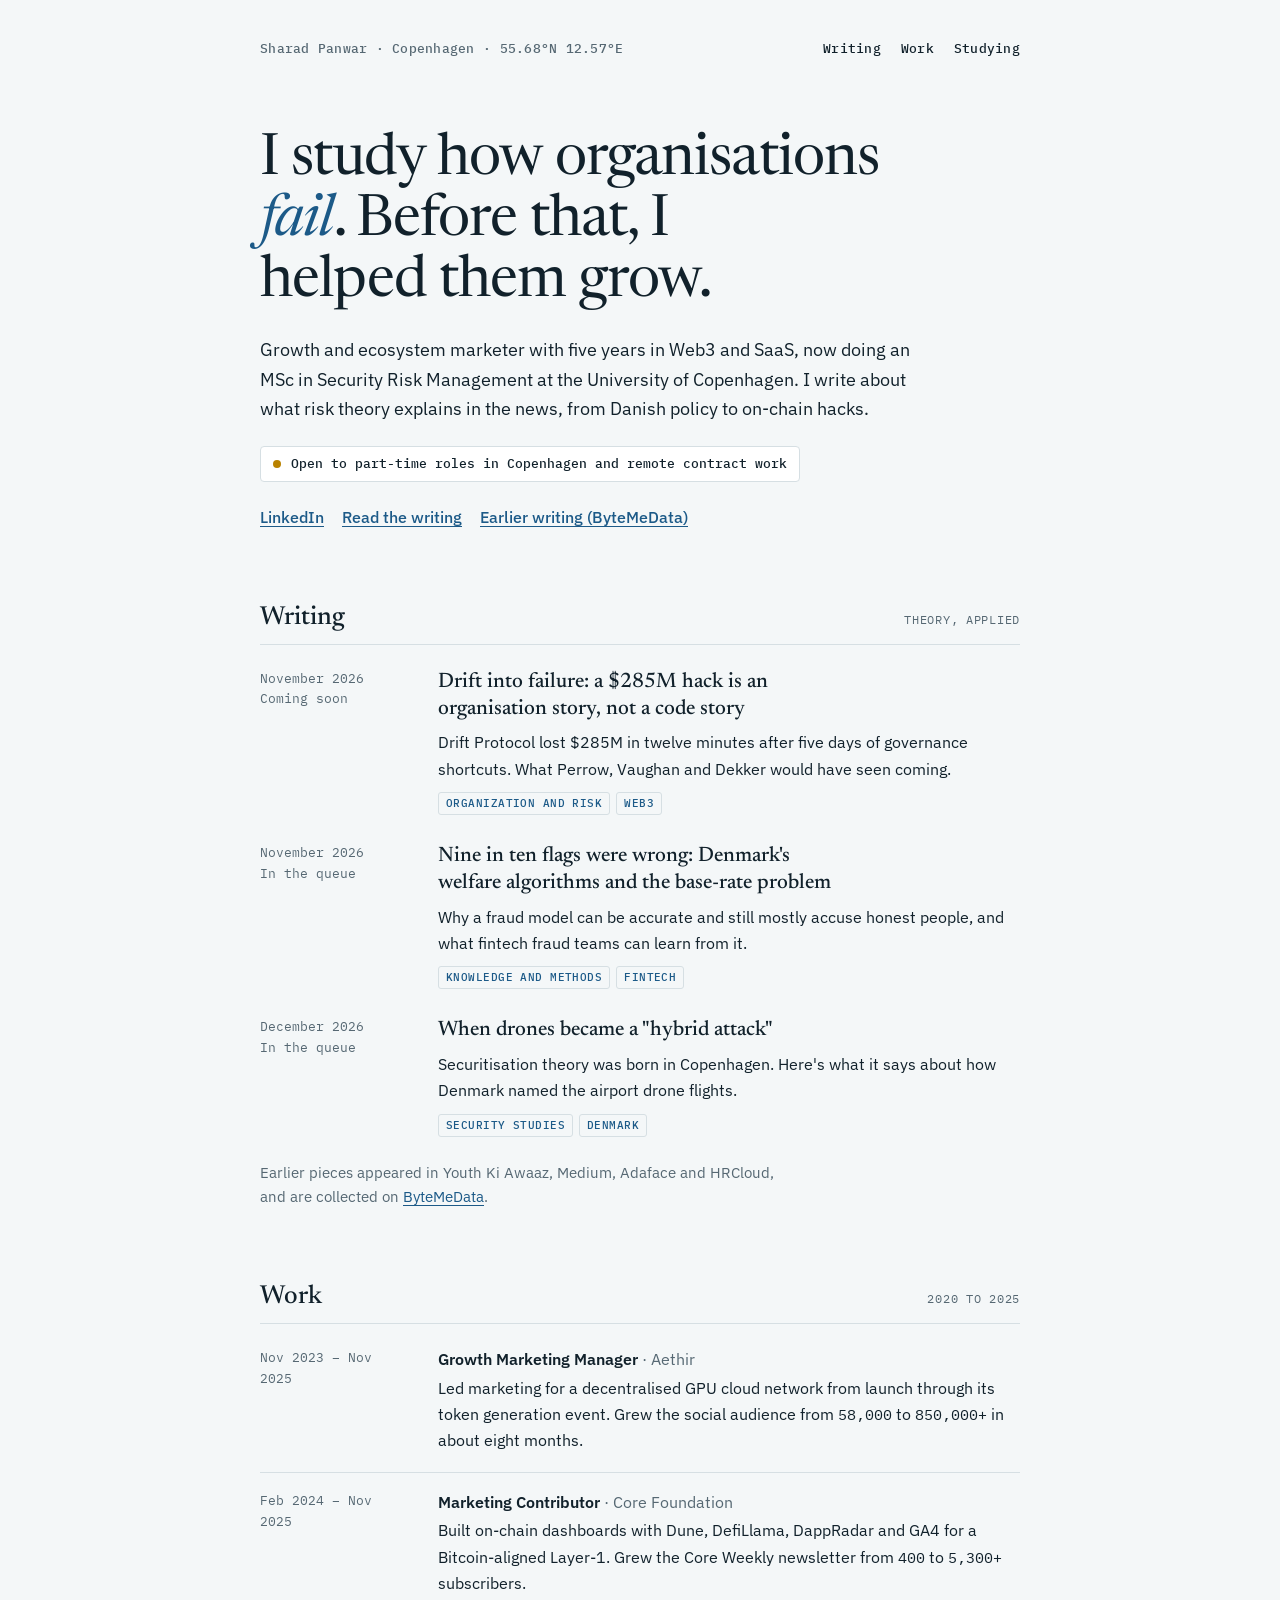
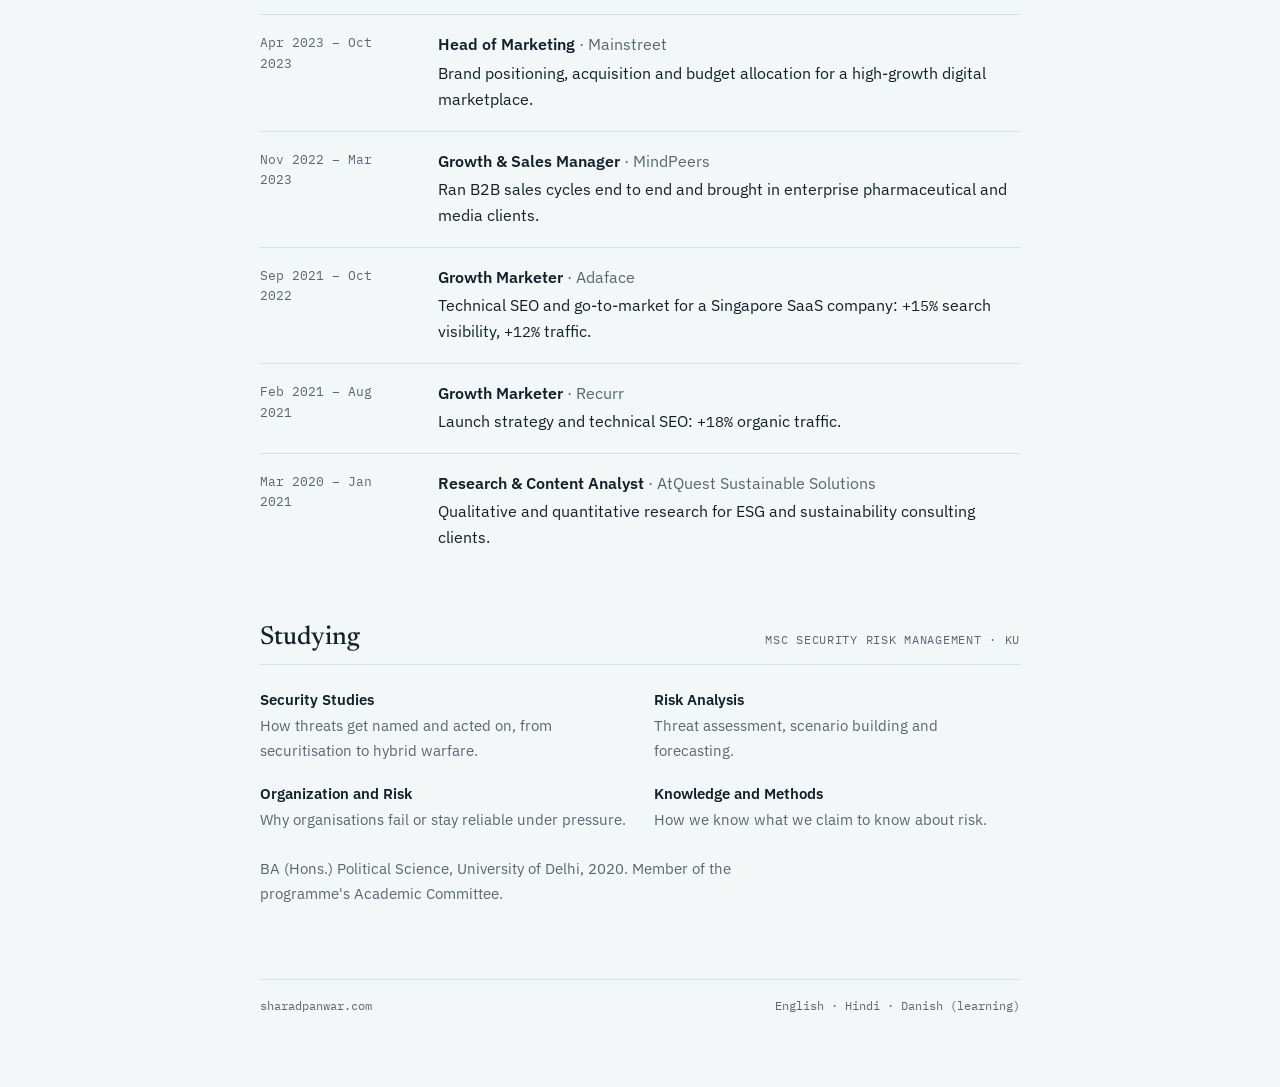
==== index.html @ 4245ca2b "Create index.html" ====
<!doctype html>
<html lang="en">
<head>
<meta charset="utf-8">
<meta name="viewport" content="width=device-width, initial-scale=1, viewport-fit=cover">
<meta name="description" content="Sharad Panwar: growth and ecosystem marketer, MSc Security Risk Management student at the University of Copenhagen.">
<title>Sharad Panwar</title>
<link rel="preconnect" href="https://fonts.googleapis.com">
<link rel="preconnect" href="https://fonts.gstatic.com" crossorigin>
<link rel="stylesheet" href="https://fonts.googleapis.com/css2?family=Newsreader:opsz,wght@6..72,400;6..72,500&family=IBM+Plex+Sans:wght@400;500;600&family=IBM+Plex+Mono:wght@400;500&display=swap">
<style>
/* Layout: one narrow reading column, like a field report; metadata sits in a mono margin column on wide screens */
:root{
  --bg:#F4F7F8; --surface:#FFFFFF; --fg:#11212B; --muted:#566873; --line:#D6DFE3;
  --accent:#1C5A88; --signal:#B98200;
  --display:"Newsreader", Georgia, "Times New Roman", serif;
  --body:"IBM Plex Sans", system-ui, -apple-system, "Segoe UI", sans-serif;
  --mono:"IBM Plex Mono", ui-monospace, SFMono-Regular, Menlo, monospace;
}
@media (prefers-color-scheme: dark){:root:not([data-theme="light"]){
  --bg:#0D151A; --surface:#121D24; --fg:#E4ECF0; --muted:#94A6B1; --line:#22323C; --accent:#79B6E4; --signal:#E8BE52; color-scheme:dark}}
:root[data-theme="dark"]{--bg:#0D151A; --surface:#121D24; --fg:#E4ECF0; --muted:#94A6B1; --line:#22323C; --accent:#79B6E4; --signal:#E8BE52; color-scheme:dark}

*{box-sizing:border-box}
body{margin:0;background:var(--bg);color:var(--fg);font:16px/1.65 var(--body);
  padding-left:max(16px, env(safe-area-inset-left, 0px));padding-right:max(16px, env(safe-area-inset-right, 0px))}
a{color:var(--accent);text-underline-offset:3px;text-decoration-thickness:1px}
a:hover{text-decoration-thickness:2px}
a:focus-visible{outline:2px solid var(--accent);outline-offset:3px;border-radius:2px}
.wrap{max-width:760px;margin:0 auto;padding-block:40px 72px;display:grid;gap:72px}

header.top{display:flex;flex-wrap:wrap;justify-content:space-between;align-items:baseline;gap:12px;
  font:500 13px/1.4 var(--mono);color:var(--muted);letter-spacing:.02em}
header.top nav{display:flex;gap:20px}
header.top nav a{color:var(--fg);text-decoration:none}
header.top nav a:hover{color:var(--accent)}

.hero{display:grid;gap:22px}
.hero h1{font:400 clamp(36px,6vw,58px)/1.05 var(--display);letter-spacing:-.015em;margin:0;text-wrap:balance}
.hero h1 em{font-style:italic;color:var(--accent)}
.hero p{margin:0;max-width:60ch;font-size:18px;color:var(--fg)}
.status{display:inline-flex;align-items:center;gap:10px;font:500 13px/1.4 var(--mono);color:var(--fg);
  border:1px solid var(--line);background:var(--surface);padding:8px 12px;border-radius:4px;width:fit-content;max-width:100%}
.status i{width:8px;height:8px;border-radius:50%;background:var(--signal);flex:none}
.links{display:flex;flex-wrap:wrap;gap:18px;font-weight:500}

section{display:grid;gap:24px}
.sec-head{display:flex;justify-content:space-between;align-items:baseline;gap:12px;border-bottom:1px solid var(--line);padding-bottom:10px}
.sec-head h2{font:500 26px/1.2 var(--display);margin:0}
.sec-head span{font:400 12px/1.4 var(--mono);color:var(--muted);letter-spacing:.06em;text-transform:uppercase}

.entry{display:grid;grid-template-columns:150px 1fr;gap:6px 28px}
.entry .meta{font:400 13px/1.6 var(--mono);color:var(--muted);font-variant-numeric:tabular-nums}
.entry .body{min-width:0}
.entry h3{font:500 21px/1.3 var(--display);margin:0 0 6px;text-wrap:balance}
.entry p{margin:0;color:var(--fg)}
.entry .lens{display:flex;flex-wrap:wrap;gap:6px;margin-top:10px}
.lens b{font:500 11px/1 var(--mono);letter-spacing:.04em;text-transform:uppercase;color:var(--accent);
  border:1px solid var(--line);padding:5px 7px;border-radius:3px}
.list{display:grid;gap:28px}

.roles{display:grid;gap:18px}
.role{display:grid;grid-template-columns:150px 1fr;gap:4px 28px;padding-bottom:18px;border-bottom:1px solid var(--line)}
.role:last-child{border-bottom:0;padding-bottom:0}
.role .meta{font:400 13px/1.6 var(--mono);color:var(--muted);font-variant-numeric:tabular-nums}
.role h3{font:600 16px/1.4 var(--body);margin:0}
.role h3 span{font-weight:400;color:var(--muted)}
.role p{margin:4px 0 0}
.num{font-family:var(--mono);font-size:.92em;font-variant-numeric:tabular-nums}

.courses{display:grid;grid-template-columns:repeat(2,minmax(0,1fr));gap:20px 28px}
.course h3{font:600 15px/1.4 var(--body);margin:0 0 4px}
.course p{margin:0;color:var(--muted);font-size:15px}

.note{font-size:15px;color:var(--muted);max-width:60ch;margin:0}
footer{font:400 12px/1.6 var(--mono);color:var(--muted);border-top:1px solid var(--line);padding-top:16px;display:flex;flex-wrap:wrap;justify-content:space-between;gap:8px}

@media (max-width:620px){
  .entry,.role{grid-template-columns:1fr}
  .courses{grid-template-columns:1fr}
  .wrap{gap:56px;padding-block:28px 56px}
}
@media (prefers-reduced-motion:no-preference){a{transition:color .15s}}
</style>
</head>
<body>

<div class="wrap">
  <header class="top">
    <span>Sharad Panwar · Copenhagen · 55.68°N 12.57°E</span>
    <nav aria-label="Sections">
      <a href="#writing">Writing</a>
      <a href="#work">Work</a>
      <a href="#studying">Studying</a>
    </nav>
  </header>

  <div class="hero">
    <h1>I study how organisations <em>fail</em>. Before that, I helped them grow.</h1>
    <p>Growth and ecosystem marketer with five years in Web3 and SaaS, now doing an MSc in Security Risk Management at the University of Copenhagen. I write about what risk theory explains in the news, from Danish policy to on-chain hacks.</p>
    <div class="status"><i aria-hidden="true"></i>Open to part-time roles in Copenhagen and remote contract work</div>
    <div class="links">
      <a href="https://www.linkedin.com/in/isthatsharad/" target="_blank" rel="noopener">LinkedIn</a>
      <a href="#writing">Read the writing</a>
      <a href="https://bytemedata.substack.com/" target="_blank" rel="noopener">Earlier writing (ByteMeData)</a>
    </div>
  </div>

  <section id="writing" aria-labelledby="h-writing">
    <div class="sec-head"><h2 id="h-writing">Writing</h2><span>Theory, applied</span></div>
    <div class="list">
      <article class="entry">
        <div class="meta">November 2026<br>Coming soon</div>
        <div class="body">
          <h3>Drift into failure: a $285M hack is an organisation story, not a code story</h3>
          <p>Drift Protocol lost $285M in twelve minutes after five days of governance shortcuts. What Perrow, Vaughan and Dekker would have seen coming.</p>
          <div class="lens"><b>Organization and Risk</b><b>Web3</b></div>
        </div>
      </article>
      <article class="entry">
        <div class="meta">November 2026<br>In the queue</div>
        <div class="body">
          <h3>Nine in ten flags were wrong: Denmark's welfare algorithms and the base-rate problem</h3>
          <p>Why a fraud model can be accurate and still mostly accuse honest people, and what fintech fraud teams can learn from it.</p>
          <div class="lens"><b>Knowledge and Methods</b><b>Fintech</b></div>
        </div>
      </article>
      <article class="entry">
        <div class="meta">December 2026<br>In the queue</div>
        <div class="body">
          <h3>When drones became a "hybrid attack"</h3>
          <p>Securitisation theory was born in Copenhagen. Here's what it says about how Denmark named the airport drone flights.</p>
          <div class="lens"><b>Security Studies</b><b>Denmark</b></div>
        </div>
      </article>
    </div>
    <p class="note">Earlier pieces appeared in Youth Ki Awaaz, Medium, Adaface and HRCloud, and are collected on <a href="https://bytemedata.substack.com/" target="_blank" rel="noopener">ByteMeData</a>.</p>
  </section>

  <section id="work" aria-labelledby="h-work">
    <div class="sec-head"><h2 id="h-work">Work</h2><span>2020 to 2025</span></div>
    <div class="roles">
      <div class="role"><div class="meta">Nov 2023 – Nov 2025</div><div>
        <h3>Growth Marketing Manager <span>· Aethir</span></h3>
        <p>Led marketing for a decentralised GPU cloud network from launch through its token generation event. Grew the social audience from <span class="num">58,000</span> to <span class="num">850,000+</span> in about eight months.</p></div></div>
      <div class="role"><div class="meta">Feb 2024 – Nov 2025</div><div>
        <h3>Marketing Contributor <span>· Core Foundation</span></h3>
        <p>Built on-chain dashboards with Dune, DefiLlama, DappRadar and GA4 for a Bitcoin-aligned Layer-1. Grew the Core Weekly newsletter from <span class="num">400</span> to <span class="num">5,300+</span> subscribers.</p></div></div>
      <div class="role"><div class="meta">Apr 2023 – Oct 2023</div><div>
        <h3>Head of Marketing <span>· Mainstreet</span></h3>
        <p>Brand positioning, acquisition and budget allocation for a high-growth digital marketplace.</p></div></div>
      <div class="role"><div class="meta">Nov 2022 – Mar 2023</div><div>
        <h3>Growth &amp; Sales Manager <span>· MindPeers</span></h3>
        <p>Ran B2B sales cycles end to end and brought in enterprise pharmaceutical and media clients.</p></div></div>
      <div class="role"><div class="meta">Sep 2021 – Oct 2022</div><div>
        <h3>Growth Marketer <span>· Adaface</span></h3>
        <p>Technical SEO and go-to-market for a Singapore SaaS company: <span class="num">+15%</span> search visibility, <span class="num">+12%</span> traffic.</p></div></div>
      <div class="role"><div class="meta">Feb 2021 – Aug 2021</div><div>
        <h3>Growth Marketer <span>· Recurr</span></h3>
        <p>Launch strategy and technical SEO: <span class="num">+18%</span> organic traffic.</p></div></div>
      <div class="role"><div class="meta">Mar 2020 – Jan 2021</div><div>
        <h3>Research &amp; Content Analyst <span>· AtQuest Sustainable Solutions</span></h3>
        <p>Qualitative and quantitative research for ESG and sustainability consulting clients.</p></div></div>
    </div>
  </section>

  <section id="studying" aria-labelledby="h-studying">
    <div class="sec-head"><h2 id="h-studying">Studying</h2><span>MSc Security Risk Management · KU</span></div>
    <div class="courses">
      <div class="course"><h3>Security Studies</h3><p>How threats get named and acted on, from securitisation to hybrid warfare.</p></div>
      <div class="course"><h3>Risk Analysis</h3><p>Threat assessment, scenario building and forecasting.</p></div>
      <div class="course"><h3>Organization and Risk</h3><p>Why organisations fail or stay reliable under pressure.</p></div>
      <div class="course"><h3>Knowledge and Methods</h3><p>How we know what we claim to know about risk.</p></div>
    </div>
    <p class="note">BA (Hons.) Political Science, University of Delhi, 2020. Member of the programme's Academic Committee.</p>
  </section>

  <footer>
    <span>sharadpanwar.com</span>
    <span>English · Hindi · Danish (learning)</span>
  </footer>
</div>
</body>
</html>
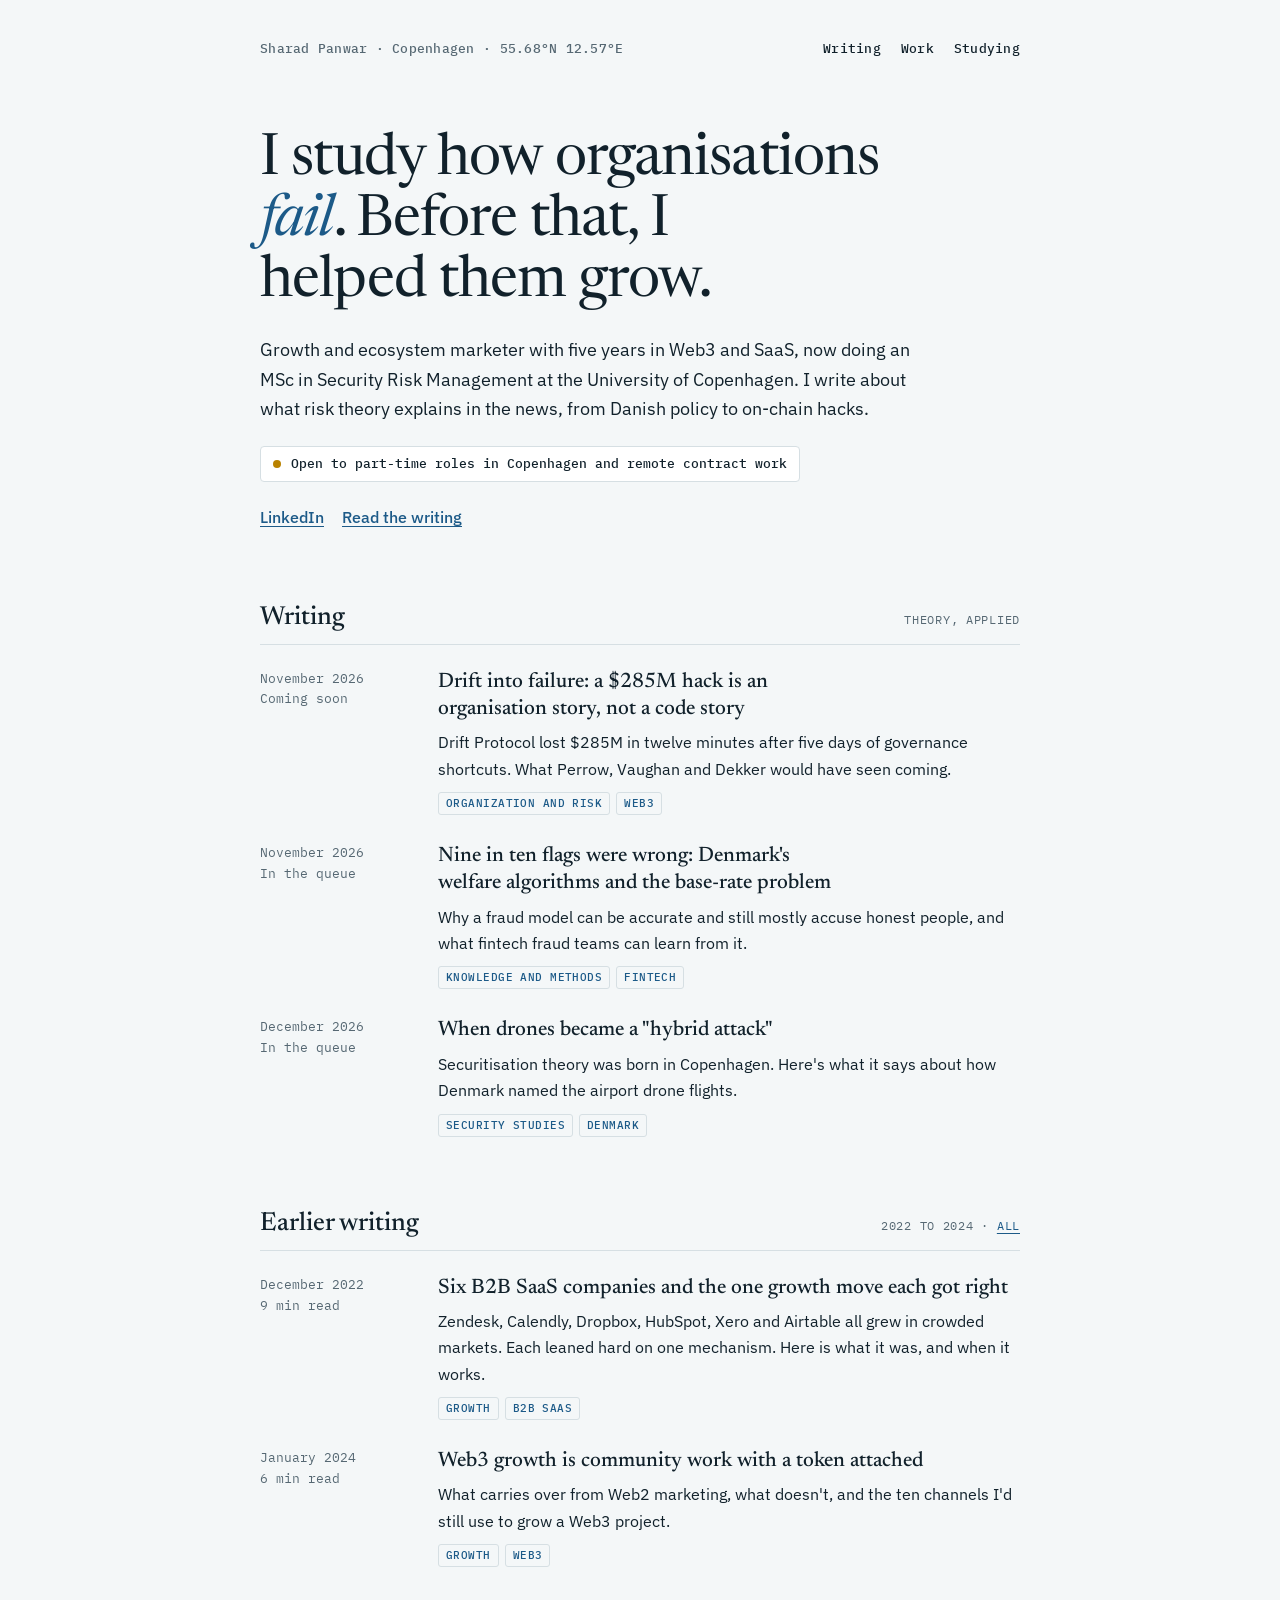
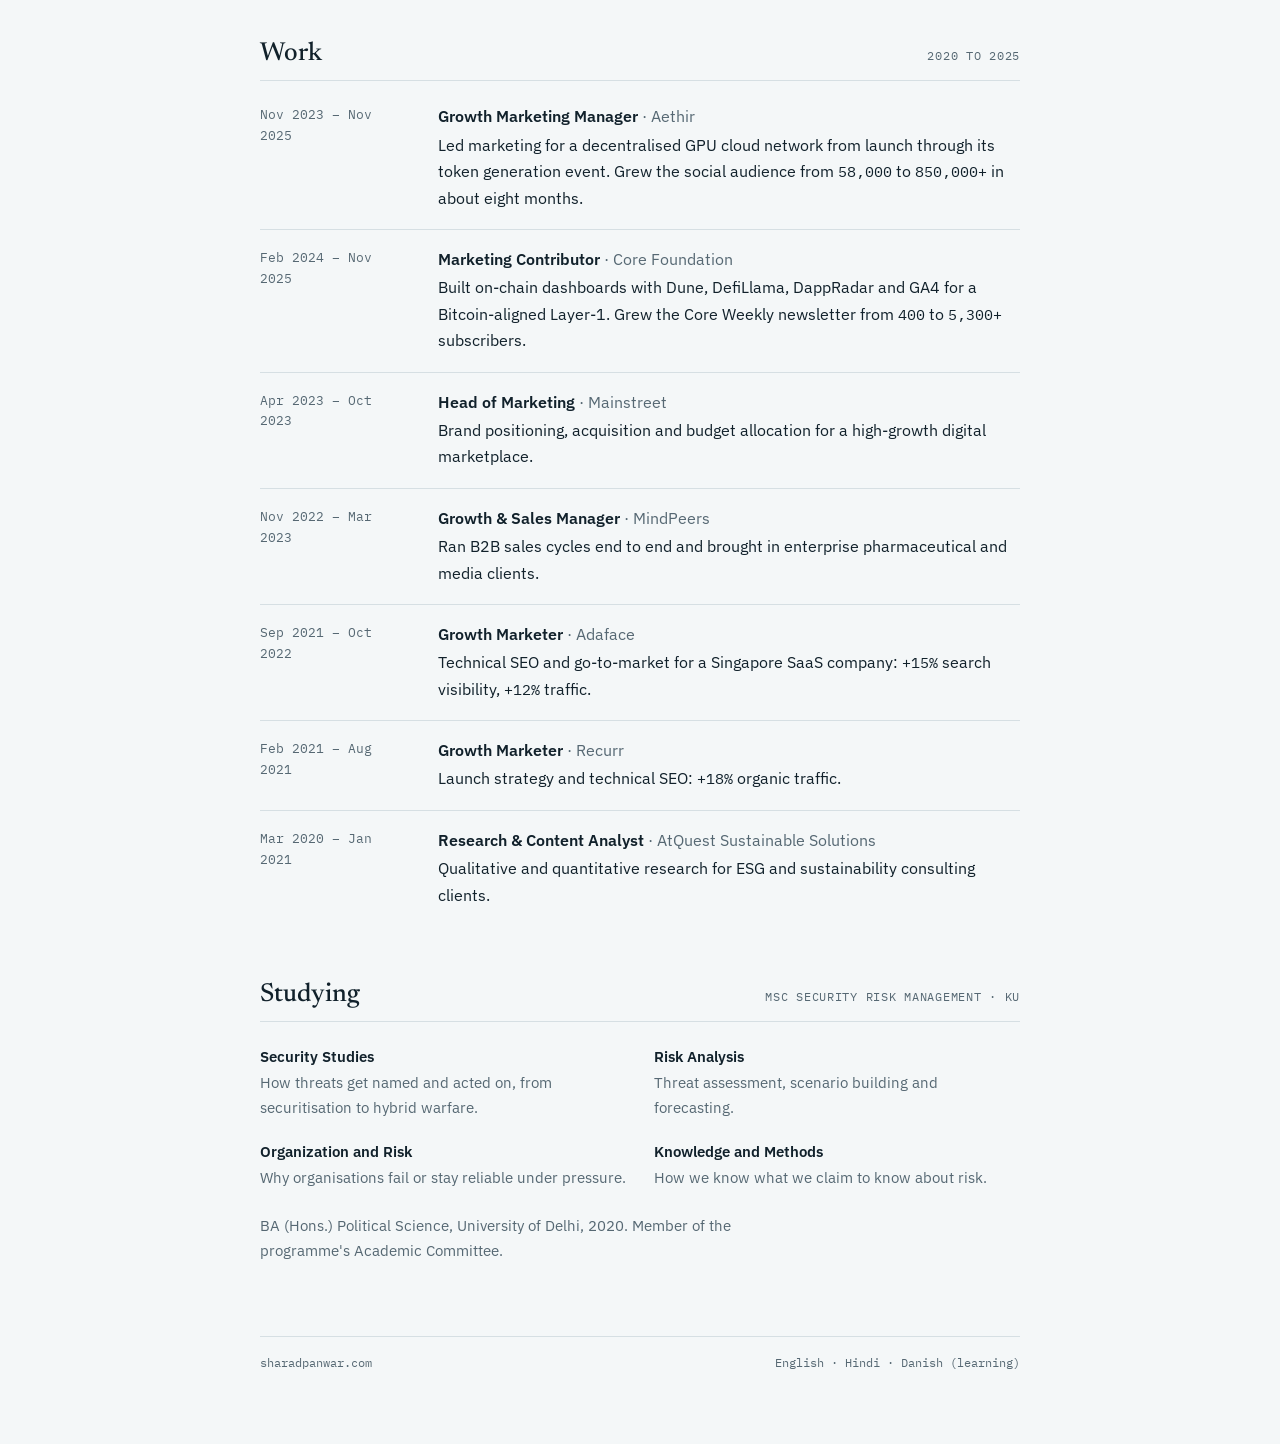
==== commit 492fa63e: "Add files via upload" ====
--- a/index.html
+++ b/index.html
@@ -3,106 +3,35 @@
 <head>
 <meta charset="utf-8">
 <meta name="viewport" content="width=device-width, initial-scale=1, viewport-fit=cover">
+<title>Sharad Panwar</title>
 <meta name="description" content="Sharad Panwar: growth and ecosystem marketer, MSc Security Risk Management student at the University of Copenhagen.">
-<title>Sharad Panwar</title>
+<meta property="og:title" content="Sharad Panwar">
+<meta property="og:description" content="Sharad Panwar: growth and ecosystem marketer, MSc Security Risk Management student at the University of Copenhagen.">
+<meta property="og:url" content="https://sharadpanwar.com/">
+<meta property="og:type" content="website">
+<link rel="canonical" href="https://sharadpanwar.com/">
 <link rel="preconnect" href="https://fonts.googleapis.com">
 <link rel="preconnect" href="https://fonts.gstatic.com" crossorigin>
-<link rel="stylesheet" href="https://fonts.googleapis.com/css2?family=Newsreader:opsz,wght@6..72,400;6..72,500&family=IBM+Plex+Sans:wght@400;500;600&family=IBM+Plex+Mono:wght@400;500&display=swap">
-<style>
-/* Layout: one narrow reading column, like a field report; metadata sits in a mono margin column on wide screens */
-:root{
-  --bg:#F4F7F8; --surface:#FFFFFF; --fg:#11212B; --muted:#566873; --line:#D6DFE3;
-  --accent:#1C5A88; --signal:#B98200;
-  --display:"Newsreader", Georgia, "Times New Roman", serif;
-  --body:"IBM Plex Sans", system-ui, -apple-system, "Segoe UI", sans-serif;
-  --mono:"IBM Plex Mono", ui-monospace, SFMono-Regular, Menlo, monospace;
-}
-@media (prefers-color-scheme: dark){:root:not([data-theme="light"]){
-  --bg:#0D151A; --surface:#121D24; --fg:#E4ECF0; --muted:#94A6B1; --line:#22323C; --accent:#79B6E4; --signal:#E8BE52; color-scheme:dark}}
-:root[data-theme="dark"]{--bg:#0D151A; --surface:#121D24; --fg:#E4ECF0; --muted:#94A6B1; --line:#22323C; --accent:#79B6E4; --signal:#E8BE52; color-scheme:dark}
-
-*{box-sizing:border-box}
-body{margin:0;background:var(--bg);color:var(--fg);font:16px/1.65 var(--body);
-  padding-left:max(16px, env(safe-area-inset-left, 0px));padding-right:max(16px, env(safe-area-inset-right, 0px))}
-a{color:var(--accent);text-underline-offset:3px;text-decoration-thickness:1px}
-a:hover{text-decoration-thickness:2px}
-a:focus-visible{outline:2px solid var(--accent);outline-offset:3px;border-radius:2px}
-.wrap{max-width:760px;margin:0 auto;padding-block:40px 72px;display:grid;gap:72px}
-
-header.top{display:flex;flex-wrap:wrap;justify-content:space-between;align-items:baseline;gap:12px;
-  font:500 13px/1.4 var(--mono);color:var(--muted);letter-spacing:.02em}
-header.top nav{display:flex;gap:20px}
-header.top nav a{color:var(--fg);text-decoration:none}
-header.top nav a:hover{color:var(--accent)}
-
-.hero{display:grid;gap:22px}
-.hero h1{font:400 clamp(36px,6vw,58px)/1.05 var(--display);letter-spacing:-.015em;margin:0;text-wrap:balance}
-.hero h1 em{font-style:italic;color:var(--accent)}
-.hero p{margin:0;max-width:60ch;font-size:18px;color:var(--fg)}
-.status{display:inline-flex;align-items:center;gap:10px;font:500 13px/1.4 var(--mono);color:var(--fg);
-  border:1px solid var(--line);background:var(--surface);padding:8px 12px;border-radius:4px;width:fit-content;max-width:100%}
-.status i{width:8px;height:8px;border-radius:50%;background:var(--signal);flex:none}
-.links{display:flex;flex-wrap:wrap;gap:18px;font-weight:500}
-
-section{display:grid;gap:24px}
-.sec-head{display:flex;justify-content:space-between;align-items:baseline;gap:12px;border-bottom:1px solid var(--line);padding-bottom:10px}
-.sec-head h2{font:500 26px/1.2 var(--display);margin:0}
-.sec-head span{font:400 12px/1.4 var(--mono);color:var(--muted);letter-spacing:.06em;text-transform:uppercase}
-
-.entry{display:grid;grid-template-columns:150px 1fr;gap:6px 28px}
-.entry .meta{font:400 13px/1.6 var(--mono);color:var(--muted);font-variant-numeric:tabular-nums}
-.entry .body{min-width:0}
-.entry h3{font:500 21px/1.3 var(--display);margin:0 0 6px;text-wrap:balance}
-.entry p{margin:0;color:var(--fg)}
-.entry .lens{display:flex;flex-wrap:wrap;gap:6px;margin-top:10px}
-.lens b{font:500 11px/1 var(--mono);letter-spacing:.04em;text-transform:uppercase;color:var(--accent);
-  border:1px solid var(--line);padding:5px 7px;border-radius:3px}
-.list{display:grid;gap:28px}
-
-.roles{display:grid;gap:18px}
-.role{display:grid;grid-template-columns:150px 1fr;gap:4px 28px;padding-bottom:18px;border-bottom:1px solid var(--line)}
-.role:last-child{border-bottom:0;padding-bottom:0}
-.role .meta{font:400 13px/1.6 var(--mono);color:var(--muted);font-variant-numeric:tabular-nums}
-.role h3{font:600 16px/1.4 var(--body);margin:0}
-.role h3 span{font-weight:400;color:var(--muted)}
-.role p{margin:4px 0 0}
-.num{font-family:var(--mono);font-size:.92em;font-variant-numeric:tabular-nums}
-
-.courses{display:grid;grid-template-columns:repeat(2,minmax(0,1fr));gap:20px 28px}
-.course h3{font:600 15px/1.4 var(--body);margin:0 0 4px}
-.course p{margin:0;color:var(--muted);font-size:15px}
-
-.note{font-size:15px;color:var(--muted);max-width:60ch;margin:0}
-footer{font:400 12px/1.6 var(--mono);color:var(--muted);border-top:1px solid var(--line);padding-top:16px;display:flex;flex-wrap:wrap;justify-content:space-between;gap:8px}
-
-@media (max-width:620px){
-  .entry,.role{grid-template-columns:1fr}
-  .courses{grid-template-columns:1fr}
-  .wrap{gap:56px;padding-block:28px 56px}
-}
-@media (prefers-reduced-motion:no-preference){a{transition:color .15s}}
-</style>
+<link rel="stylesheet" href="https://fonts.googleapis.com/css2?family=Newsreader:ital,opsz,wght@0,6..72,400;0,6..72,500;1,6..72,400&family=IBM+Plex+Sans:wght@400;500;600&family=IBM+Plex+Mono:wght@400;500&display=swap">
+<link rel="stylesheet" href="/style.css">
 </head>
 <body>
-
 <div class="wrap">
   <header class="top">
-    <span>Sharad Panwar · Copenhagen · 55.68°N 12.57°E</span>
+    <a class="home" href="/">Sharad Panwar · Copenhagen · 55.68°N 12.57°E</a>
     <nav aria-label="Sections">
-      <a href="#writing">Writing</a>
-      <a href="#work">Work</a>
-      <a href="#studying">Studying</a>
+      <a href="/writing/">Writing</a>
+      <a href="/#work">Work</a>
+      <a href="/#studying">Studying</a>
     </nav>
   </header>
-
   <div class="hero">
     <h1>I study how organisations <em>fail</em>. Before that, I helped them grow.</h1>
     <p>Growth and ecosystem marketer with five years in Web3 and SaaS, now doing an MSc in Security Risk Management at the University of Copenhagen. I write about what risk theory explains in the news, from Danish policy to on-chain hacks.</p>
     <div class="status"><i aria-hidden="true"></i>Open to part-time roles in Copenhagen and remote contract work</div>
     <div class="links">
       <a href="https://www.linkedin.com/in/isthatsharad/" target="_blank" rel="noopener">LinkedIn</a>
-      <a href="#writing">Read the writing</a>
-      <a href="https://bytemedata.substack.com/" target="_blank" rel="noopener">Earlier writing (ByteMeData)</a>
+      <a href="/writing/">Read the writing</a>
     </div>
   </div>
 
@@ -120,7 +49,7 @@
       <article class="entry">
         <div class="meta">November 2026<br>In the queue</div>
         <div class="body">
-          <h3>Nine in ten flags were wrong: Denmark's welfare algorithms and the base-rate problem</h3>
+          <h3>Nine in ten flags were wrong: Denmark&#x27;s welfare algorithms and the base-rate problem</h3>
           <p>Why a fraud model can be accurate and still mostly accuse honest people, and what fintech fraud teams can learn from it.</p>
           <div class="lens"><b>Knowledge and Methods</b><b>Fintech</b></div>
         </div>
@@ -128,13 +57,34 @@
       <article class="entry">
         <div class="meta">December 2026<br>In the queue</div>
         <div class="body">
-          <h3>When drones became a "hybrid attack"</h3>
-          <p>Securitisation theory was born in Copenhagen. Here's what it says about how Denmark named the airport drone flights.</p>
+          <h3>When drones became a &quot;hybrid attack&quot;</h3>
+          <p>Securitisation theory was born in Copenhagen. Here&#x27;s what it says about how Denmark named the airport drone flights.</p>
           <div class="lens"><b>Security Studies</b><b>Denmark</b></div>
         </div>
       </article>
     </div>
-    <p class="note">Earlier pieces appeared in Youth Ki Awaaz, Medium, Adaface and HRCloud, and are collected on <a href="https://bytemedata.substack.com/" target="_blank" rel="noopener">ByteMeData</a>.</p>
+  </section>
+
+  <section id="earlier" aria-labelledby="h-earlier">
+    <div class="sec-head"><h2 id="h-earlier">Earlier writing</h2><span>2022 to 2024 · <a href="/writing/">All</a></span></div>
+    <div class="list">
+      <article class="entry">
+        <div class="meta">December 2022<br>9 min read</div>
+        <div class="body">
+          <h3><a href="/writing/b2b-saas-growth/">Six B2B SaaS companies and the one growth move each got right</a></h3>
+          <p>Zendesk, Calendly, Dropbox, HubSpot, Xero and Airtable all grew in crowded markets. Each leaned hard on one mechanism. Here is what it was, and when it works.</p>
+          <div class="lens"><b>Growth</b><b>B2B SaaS</b></div>
+        </div>
+      </article>
+      <article class="entry">
+        <div class="meta">January 2024<br>6 min read</div>
+        <div class="body">
+          <h3><a href="/writing/web3-growth-playbook/">Web3 growth is community work with a token attached</a></h3>
+          <p>What carries over from Web2 marketing, what doesn&#x27;t, and the ten channels I&#x27;d still use to grow a Web3 project.</p>
+          <div class="lens"><b>Growth</b><b>Web3</b></div>
+        </div>
+      </article>
+    </div>
   </section>
 
   <section id="work" aria-labelledby="h-work">
--- a/style.css
+++ b/style.css
@@ -0,0 +1,101 @@
+/* sharadpanwar.com: one narrow reading column; mono metadata margin on wide screens */
+:root{
+  --bg:#F4F7F8; --surface:#FFFFFF; --fg:#11212B; --muted:#566873; --line:#D6DFE3;
+  --accent:#1C5A88; --signal:#B98200; --tint:#E3EDF2;
+  --display:"Newsreader", Georgia, "Times New Roman", serif;
+  --body:"IBM Plex Sans", system-ui, -apple-system, "Segoe UI", sans-serif;
+  --mono:"IBM Plex Mono", ui-monospace, SFMono-Regular, Menlo, monospace;
+}
+@media (prefers-color-scheme: dark){:root{
+  --bg:#0D151A; --surface:#121D24; --fg:#E4ECF0; --muted:#94A6B1; --line:#22323C; --accent:#79B6E4; --signal:#E8BE52; --tint:#16252E; color-scheme:dark}}
+
+*{box-sizing:border-box}
+html{-webkit-text-size-adjust:100%}
+body{margin:0;background:var(--bg);color:var(--fg);font:16px/1.65 var(--body);
+  padding-left:max(16px, env(safe-area-inset-left, 0px));padding-right:max(16px, env(safe-area-inset-right, 0px))}
+a{color:var(--accent);text-underline-offset:3px;text-decoration-thickness:1px}
+a:hover{text-decoration-thickness:2px}
+a:focus-visible{outline:2px solid var(--accent);outline-offset:3px;border-radius:2px}
+img,svg{max-width:100%}
+.wrap{max-width:760px;margin:0 auto;padding-block:40px 72px;display:grid;gap:72px}
+
+header.top{display:flex;flex-wrap:wrap;justify-content:space-between;align-items:baseline;gap:12px;
+  font:500 13px/1.4 var(--mono);color:var(--muted);letter-spacing:.02em}
+header.top a.home{color:var(--muted);text-decoration:none}
+header.top nav{display:flex;gap:20px}
+header.top nav a{color:var(--fg);text-decoration:none}
+header.top nav a:hover,header.top a.home:hover{color:var(--accent)}
+
+.hero{display:grid;gap:22px}
+.hero h1{font:400 clamp(36px,6vw,58px)/1.05 var(--display);letter-spacing:-.015em;margin:0;text-wrap:balance}
+.hero h1 em{font-style:italic;color:var(--accent)}
+.hero p{margin:0;max-width:60ch;font-size:18px}
+.status{display:inline-flex;align-items:center;gap:10px;font:500 13px/1.4 var(--mono);
+  border:1px solid var(--line);background:var(--surface);padding:8px 12px;border-radius:4px;width:fit-content;max-width:100%}
+.status i{width:8px;height:8px;border-radius:50%;background:var(--signal);flex:none}
+.links{display:flex;flex-wrap:wrap;gap:18px;font-weight:500}
+
+section{display:grid;gap:24px}
+.sec-head{display:flex;justify-content:space-between;align-items:baseline;gap:12px;border-bottom:1px solid var(--line);padding-bottom:10px}
+.sec-head h2{font:500 26px/1.2 var(--display);margin:0}
+.sec-head span{font:400 12px/1.4 var(--mono);color:var(--muted);letter-spacing:.06em;text-transform:uppercase}
+
+.entry{display:grid;grid-template-columns:150px 1fr;gap:6px 28px}
+.entry .meta{font:400 13px/1.6 var(--mono);color:var(--muted);font-variant-numeric:tabular-nums}
+.entry .body{min-width:0}
+.entry h3{font:500 21px/1.3 var(--display);margin:0 0 6px;text-wrap:balance}
+.entry h3 a{color:var(--fg);text-decoration:none}
+.entry h3 a:hover{color:var(--accent);text-decoration:underline}
+.entry p{margin:0}
+.lens{display:flex;flex-wrap:wrap;gap:6px;margin-top:10px}
+.lens b{font:500 11px/1 var(--mono);letter-spacing:.04em;text-transform:uppercase;color:var(--accent);
+  border:1px solid var(--line);padding:5px 7px;border-radius:3px}
+.list{display:grid;gap:28px}
+
+.roles{display:grid;gap:18px}
+.role{display:grid;grid-template-columns:150px 1fr;gap:4px 28px;padding-bottom:18px;border-bottom:1px solid var(--line)}
+.role:last-child{border-bottom:0;padding-bottom:0}
+.role .meta{font:400 13px/1.6 var(--mono);color:var(--muted);font-variant-numeric:tabular-nums}
+.role h3{font:600 16px/1.4 var(--body);margin:0}
+.role h3 span{font-weight:400;color:var(--muted)}
+.role p{margin:4px 0 0}
+.num{font-family:var(--mono);font-size:.92em;font-variant-numeric:tabular-nums}
+
+.courses{display:grid;grid-template-columns:repeat(2,minmax(0,1fr));gap:20px 28px}
+.course h3{font:600 15px/1.4 var(--body);margin:0 0 4px}
+.course p{margin:0;color:var(--muted);font-size:15px}
+
+.note{font-size:15px;color:var(--muted);max-width:60ch;margin:0}
+footer{font:400 12px/1.6 var(--mono);color:var(--muted);border-top:1px solid var(--line);padding-top:16px;display:flex;flex-wrap:wrap;justify-content:space-between;gap:8px}
+
+/* Article pages */
+.article{display:grid;gap:28px}
+.banner{border:1px solid var(--line);border-radius:6px;overflow:hidden;background:var(--tint)}
+.banner svg{display:block;width:100%;height:auto}
+.kicker{font:500 12px/1.4 var(--mono);color:var(--muted);letter-spacing:.06em;text-transform:uppercase;display:flex;flex-wrap:wrap;gap:6px 16px}
+.article h1{font:400 clamp(32px,5.4vw,50px)/1.08 var(--display);letter-spacing:-.012em;margin:0;text-wrap:balance}
+.dek{font:400 20px/1.5 var(--display);color:var(--muted);margin:0;max-width:60ch}
+.origin{font-size:14px;color:var(--muted);border-left:2px solid var(--signal);padding:2px 0 2px 14px;margin:0;max-width:62ch}
+.prose{max-width:65ch;font-size:17px;line-height:1.72}
+.prose > *{margin:0 0 1.1em}
+.prose h2{font:500 26px/1.25 var(--display);margin:1.8em 0 .5em;text-wrap:balance}
+.prose h3{font:600 17px/1.4 var(--body);margin:1.4em 0 .3em}
+.prose ul,.prose ol{padding-left:1.25em}
+.prose li{margin:.35em 0}
+.prose blockquote{margin:1.4em 0;padding:4px 0 4px 18px;border-left:2px solid var(--accent);font:italic 400 20px/1.5 var(--display)}
+.prose blockquote cite{display:block;font:400 13px/1.5 var(--mono);font-style:normal;color:var(--muted);margin-top:6px}
+.takeaway{background:var(--surface);border:1px solid var(--line);border-radius:6px;padding:16px 18px}
+.takeaway b{display:block;font:500 11px/1 var(--mono);letter-spacing:.06em;text-transform:uppercase;color:var(--accent);margin-bottom:8px}
+.takeaway ul{margin:0}
+.backlink{font:500 14px/1.4 var(--mono)}
+
+@media (max-width:620px){
+  .entry,.role{grid-template-columns:1fr}
+  .courses{grid-template-columns:1fr}
+  .wrap{gap:56px;padding-block:28px 56px}
+  .prose{font-size:16.5px}
+}
+@media (prefers-reduced-motion:no-preference){a{transition:color .15s}}
+/* banner marks */
+.bn-a{fill:var(--accent)} .bn-s{fill:var(--signal)} .bn-l{stroke:var(--line);fill:none} .bn-al{stroke:var(--accent);fill:none} .bn-f{fill:var(--fg)} .bn-m{fill:var(--muted)}
+.bn-t{font-family:var(--mono);font-size:22px;letter-spacing:.08em;fill:var(--muted)}
